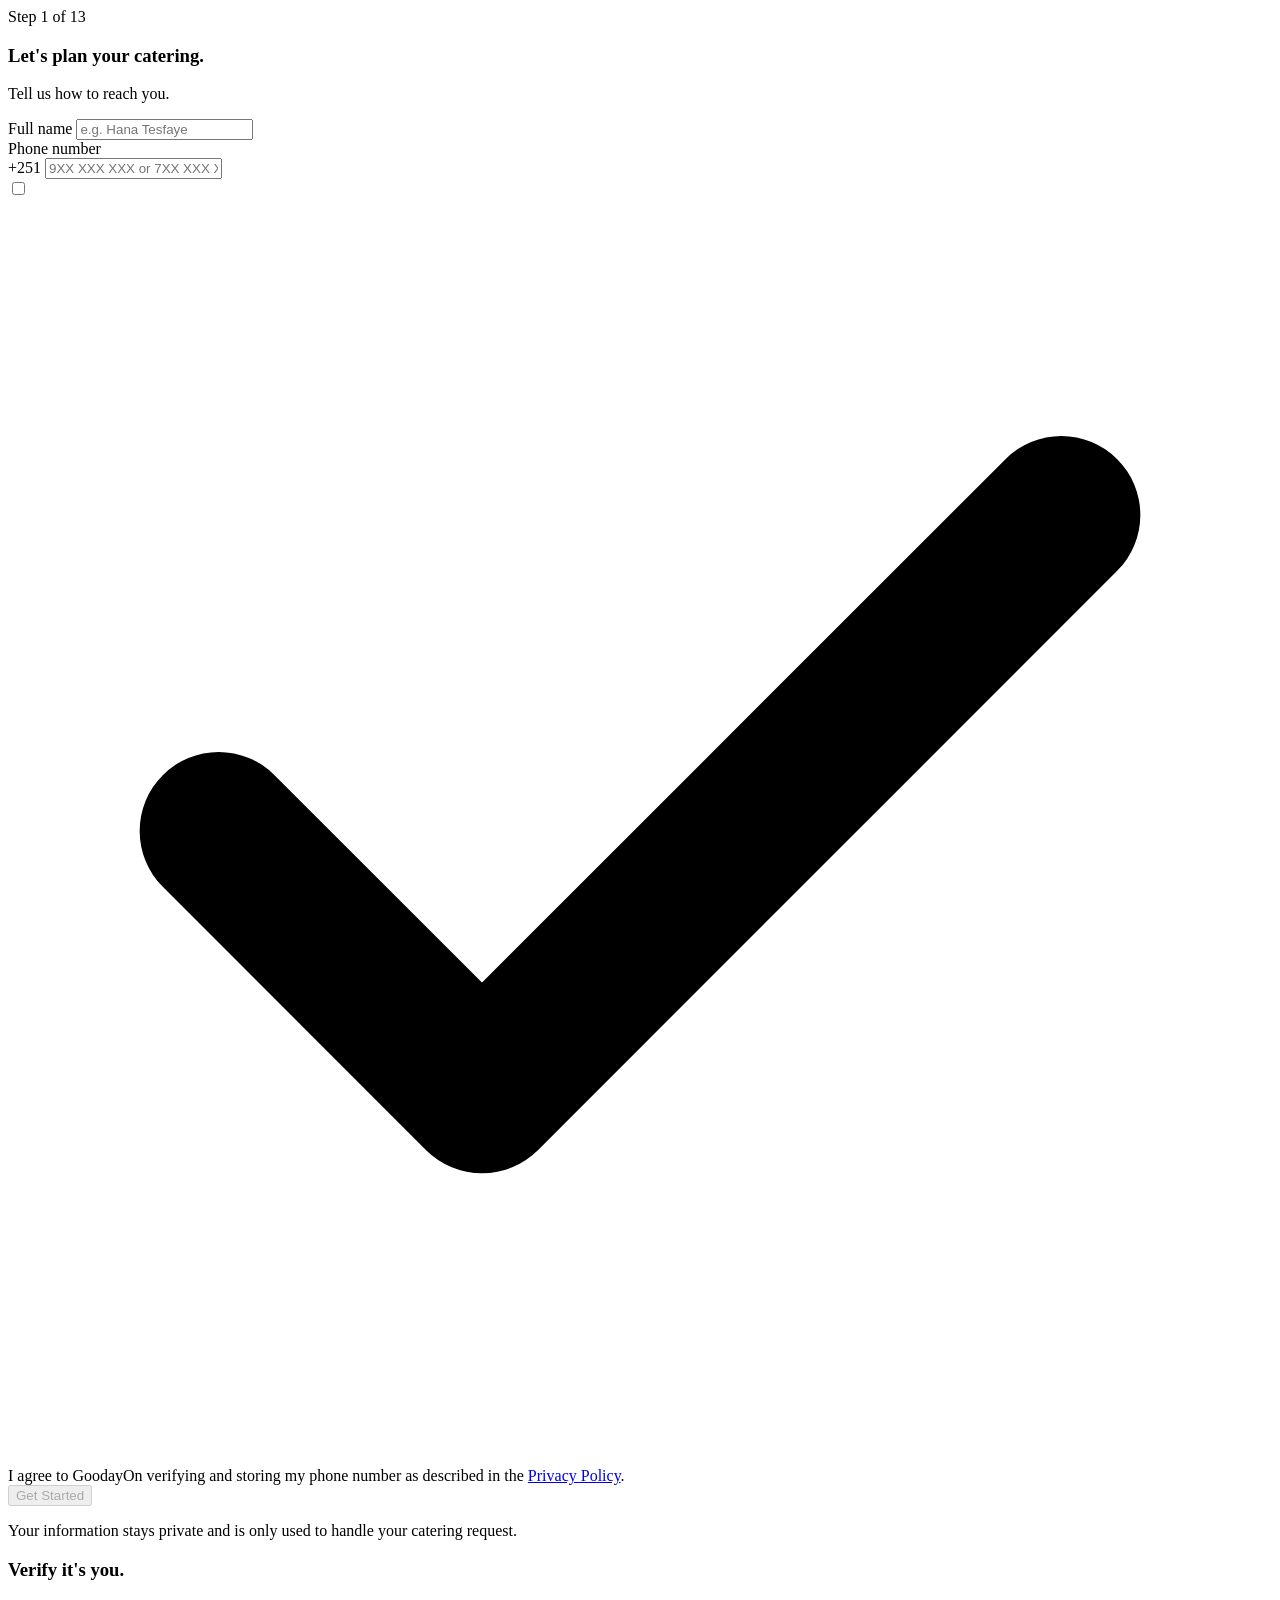
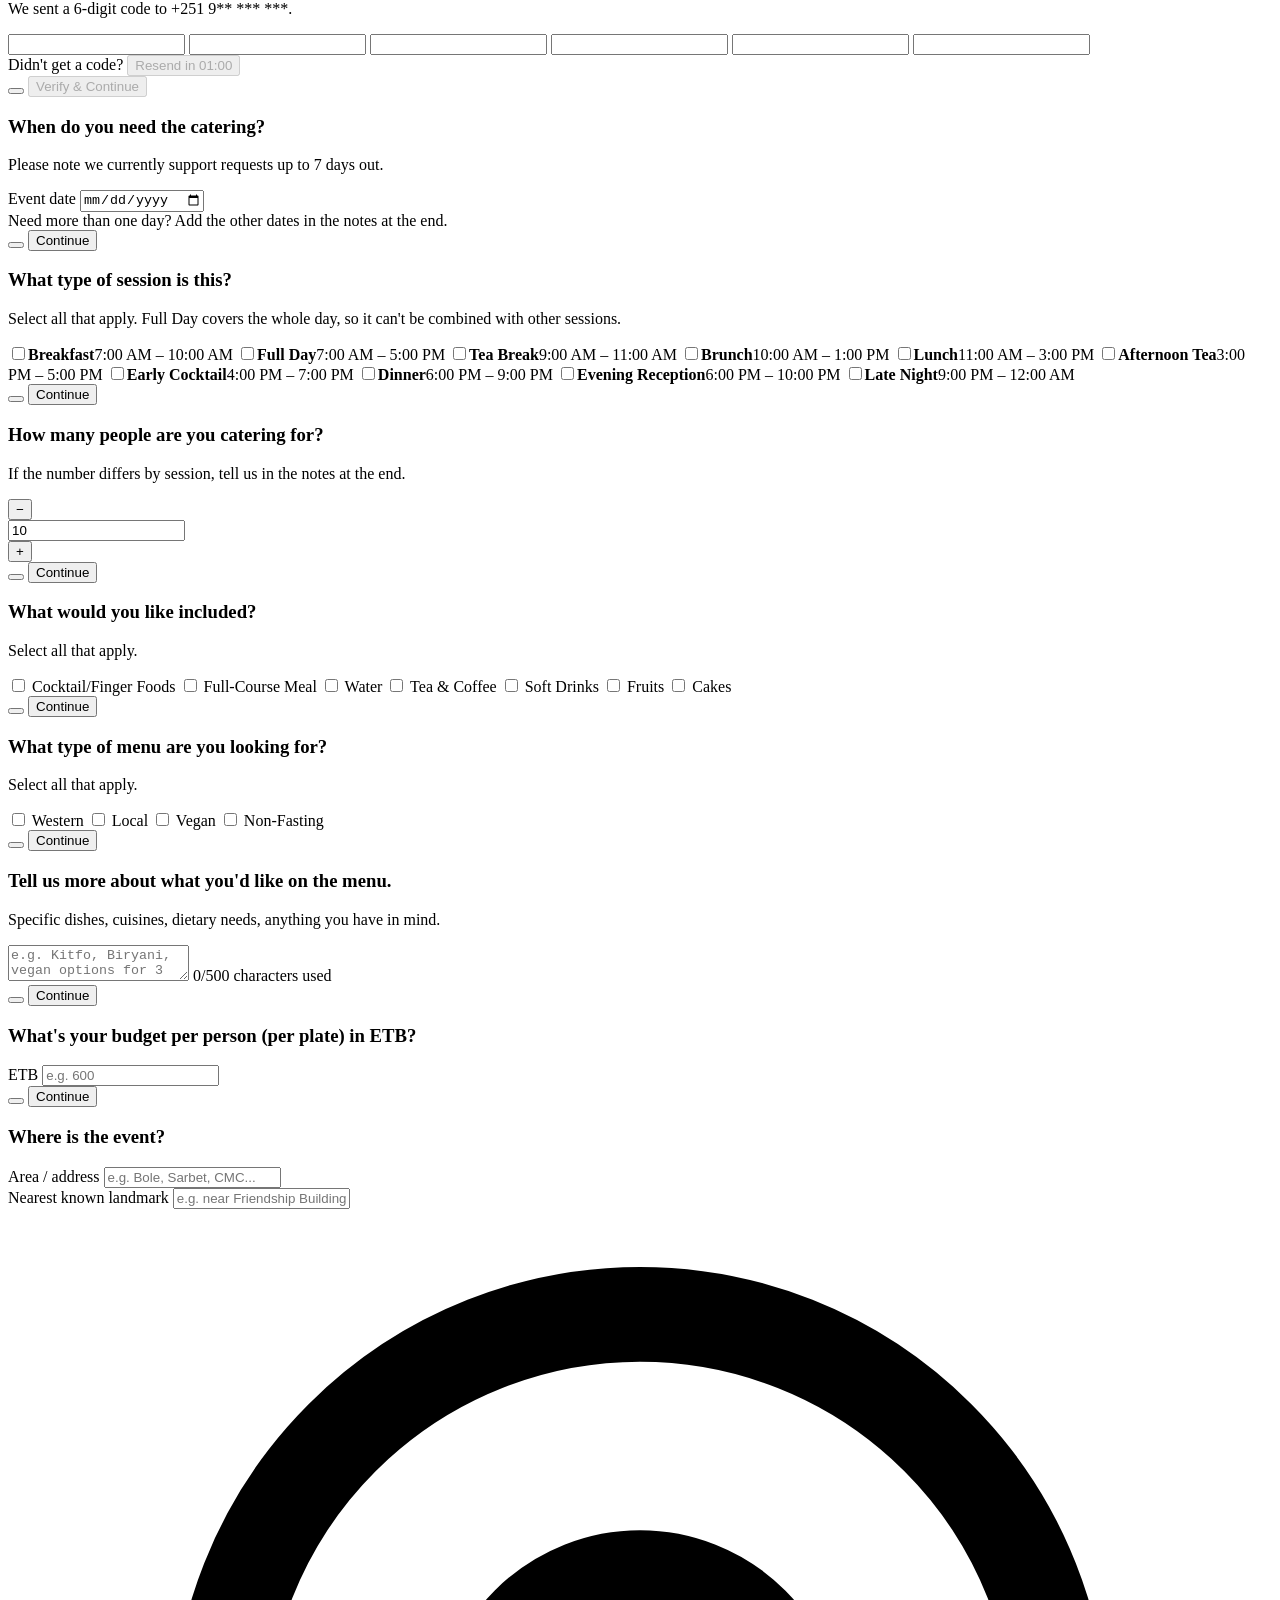
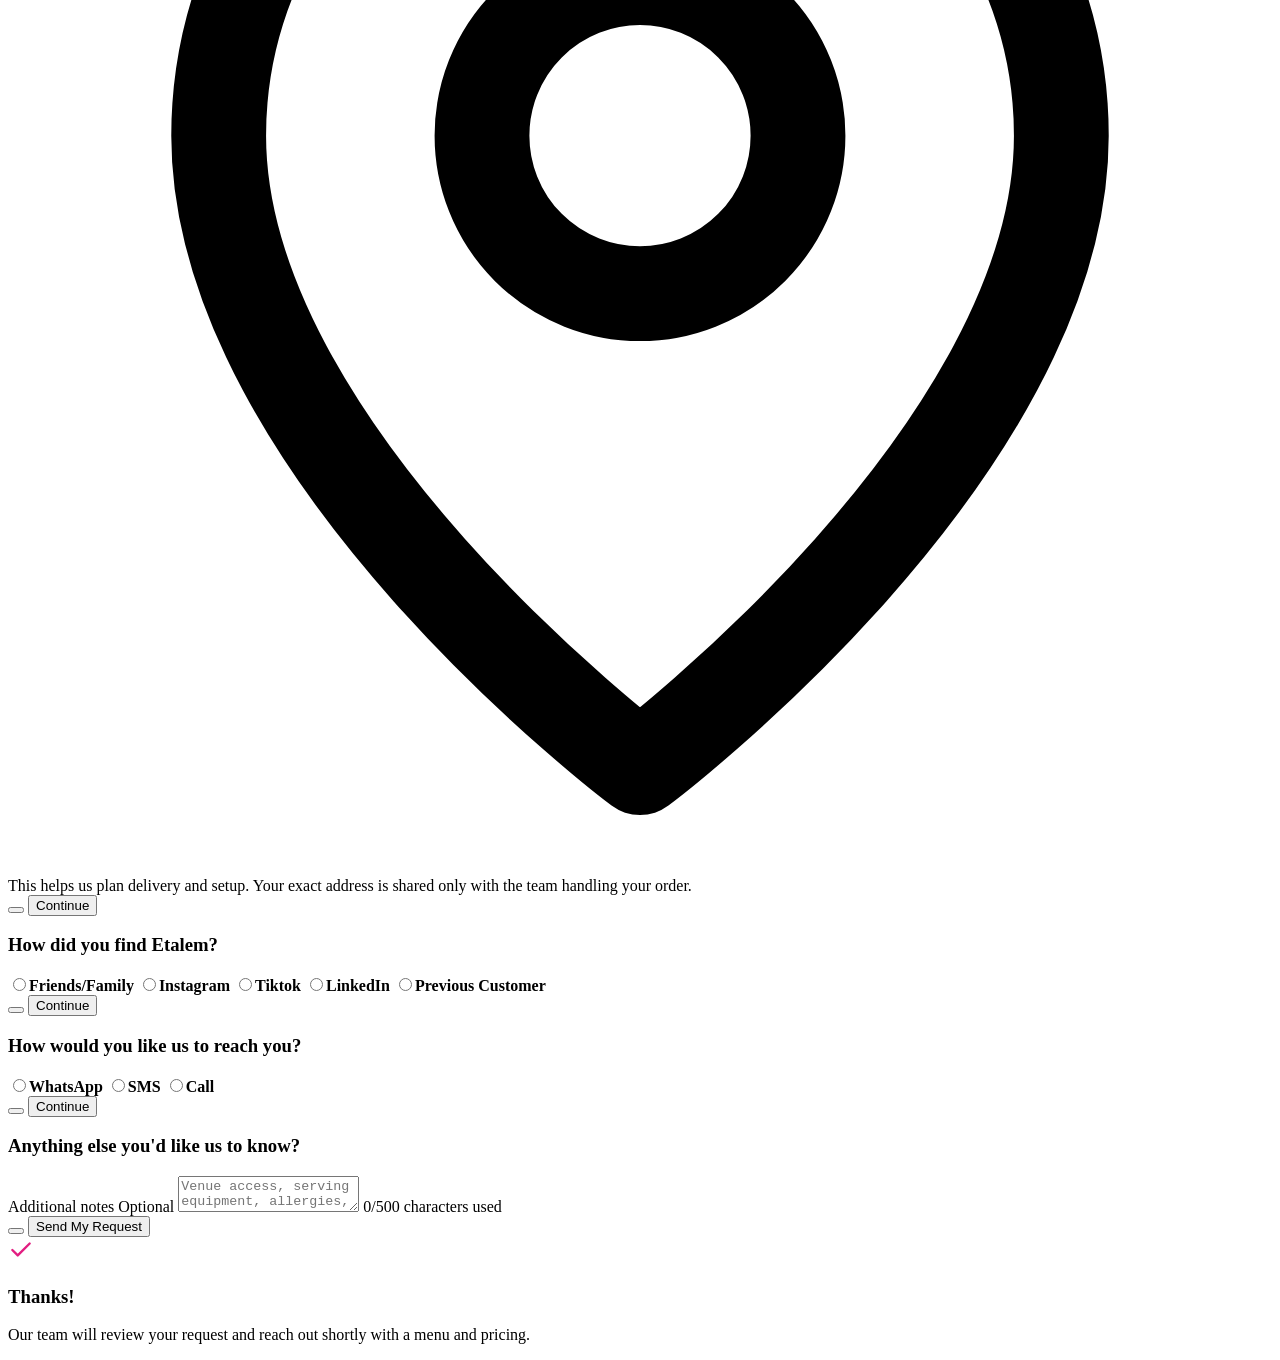
==== index.html @ 2692a9bf "Update index.html" ====
<!DOCTYPE html>
<html lang="en">
<head>
  <meta charset="utf-8" />
  <meta name="viewport" content="width=device-width, initial-scale=1" />
  <title>Etalem Catering Request</title>
  <link href="https://fonts.googleapis.com/css2?family=Poppins:wght@500;700;800&display=swap" rel="stylesheet" />
   <script src="form.js"></script>
</head>
<body>

<!-- CATERING REQUEST WIZARD — 13 steps: contact, OTP, then 11 catering steps, then confirmation -->
<div class="etl-request-card" id="etlCateringCard">
  <div id="etlFormWrap">
    <div class="etlw-progress-label" id="etlProgressLabel">Step 1 of 13</div>
    <div class="etlw-progress-track"><div class="etlw-progress-fill" id="etlProgressFill"></div></div>

    <form id="etlCateringForm" novalidate>

      <!-- 1. Contact -->
      <div class="etlw-step etlw-step-active" data-step="contact">
        <h3>Let's plan your catering.</h3>
        <p class="etlw-subtitle">Tell us how to reach you.</p>
        <div class="etl-form-group">
          <label for="fName">Full name</label>
          <input type="text" id="fName" name="name" placeholder="e.g. Hana Tesfaye" autocomplete="name" required />
        </div>
        <div class="etl-form-group">
          <label for="fPhone">Phone number</label>
          <div class="etlw-phone-row">
            <span class="etlw-phone-prefix">+251</span>
            <input type="tel" id="fPhone" name="phone" placeholder="9XX XXX XXX or 7XX XXX XXX" autocomplete="tel" inputmode="numeric" pattern="[79][0-9]{8}" required />
          </div>
        </div>
        <div class="etlw-consent-row">
          <label class="etlw-consent-check">
            <input type="checkbox" id="fConsent" name="privacyConsent" required />
            <span class="etlw-consent-box" aria-hidden="true">
              <svg viewBox="0 0 24 24" fill="none" stroke="currentColor" stroke-width="3" stroke-linecap="round" stroke-linejoin="round"><polyline points="20 6 9 17 4 12" /></svg>
            </span>
            <span class="etlw-consent-text">I agree to GoodayOn verifying and storing my phone number as described in the <a href="https://gooday.io/gooday-privacy-policy" target="_blank" rel="noopener">Privacy Policy</a>.</span>
          </label>
        </div>
        <div class="etlw-step-actions">
          <button type="button" class="etlw-continue" data-next disabled>Get Started</button>
        </div>
        <p class="etlw-footer-note">Your information stays private and is only used to handle your catering request.</p>
      </div>

      <!-- 2. OTP verification -->
      <div class="etlw-step" data-step="otp">
        <h3>Verify it's you.</h3>
        <p class="etlw-subtitle" id="etlOtpSubtitle">We sent a 6-digit code to +251 9** *** ***.</p>
        <div class="etlw-otp-row" id="etlOtpRow">
          <input type="text" inputmode="numeric" pattern="[0-9]*" maxlength="1" class="etlw-otp-input" autocomplete="one-time-code" aria-label="Digit 1" />
          <input type="text" inputmode="numeric" pattern="[0-9]*" maxlength="1" class="etlw-otp-input" aria-label="Digit 2" />
          <input type="text" inputmode="numeric" pattern="[0-9]*" maxlength="1" class="etlw-otp-input" aria-label="Digit 3" />
          <input type="text" inputmode="numeric" pattern="[0-9]*" maxlength="1" class="etlw-otp-input" aria-label="Digit 4" />
          <input type="text" inputmode="numeric" pattern="[0-9]*" maxlength="1" class="etlw-otp-input" aria-label="Digit 5" />
          <input type="text" inputmode="numeric" pattern="[0-9]*" maxlength="1" class="etlw-otp-input" aria-label="Digit 6" />
        </div>
        <div class="etlw-otp-resend">
          Didn't get a code?
          <button type="button" class="etlw-otp-resend-btn" id="etlOtpResendBtn" disabled>Resend in <span id="etlOtpCountdown">01:00</span></button>
        </div>
        <div class="etlw-step-actions">
          <button type="button" class="etlw-back" data-back aria-label="Go back"></button>
          <button type="button" class="etlw-continue" data-next disabled>Verify &amp; Continue</button>
        </div>
      </div>

      <!-- 3. Date -->
      <div class="etlw-step" data-step="date">
        <h3>When do you need the catering?</h3>
        <p class="etlw-subtitle">Please note we currently support requests up to 7 days out.</p>
        <div class="etl-form-group">
          <label for="fDate">Event date</label>
          <input type="date" id="fDate" name="date" />
        </div>
        <div class="etlw-note"><span>Need more than one day? Add the other dates in the notes at the end.</span></div>
        <div class="etlw-step-actions">
          <button type="button" class="etlw-back" data-back aria-label="Go back"></button>
          <button type="button" class="etlw-continue" data-next>Continue</button>
        </div>
      </div>

      <!-- 4. Session type (multi-select, Full Day exclusive) -->
      <div class="etlw-step" data-step="session">
        <h3>What type of session is this?</h3>
        <p class="etlw-subtitle">Select all that apply. Full Day covers the whole day, so it can't be combined with other sessions.</p>
        <div class="etlw-option-list" data-group="sessionType">
          <label class="etlw-option-card"><input type="checkbox" name="sessionType" value="Breakfast" /><b>Breakfast</b><span>7:00 AM – 10:00 AM</span></label>
          <label class="etlw-option-card"><input type="checkbox" name="sessionType" value="Full Day" /><b>Full Day</b><span>7:00 AM – 5:00 PM</span></label>
          <label class="etlw-option-card"><input type="checkbox" name="sessionType" value="Tea Break" /><b>Tea Break</b><span>9:00 AM – 11:00 AM</span></label>
          <label class="etlw-option-card"><input type="checkbox" name="sessionType" value="Brunch" /><b>Brunch</b><span>10:00 AM – 1:00 PM</span></label>
          <label class="etlw-option-card"><input type="checkbox" name="sessionType" value="Lunch" /><b>Lunch</b><span>11:00 AM – 3:00 PM</span></label>
          <label class="etlw-option-card"><input type="checkbox" name="sessionType" value="Afternoon Tea" /><b>Afternoon Tea</b><span>3:00 PM – 5:00 PM</span></label>
          <label class="etlw-option-card"><input type="checkbox" name="sessionType" value="Early Cocktail" /><b>Early Cocktail</b><span>4:00 PM – 7:00 PM</span></label>
          <label class="etlw-option-card"><input type="checkbox" name="sessionType" value="Dinner" /><b>Dinner</b><span>6:00 PM – 9:00 PM</span></label>
          <label class="etlw-option-card"><input type="checkbox" name="sessionType" value="Evening Reception" /><b>Evening Reception</b><span>6:00 PM – 10:00 PM</span></label>
          <label class="etlw-option-card"><input type="checkbox" name="sessionType" value="Late Night" /><b>Late Night</b><span>9:00 PM – 12:00 AM</span></label>
        </div>
        <div class="etlw-step-actions">
          <button type="button" class="etlw-back" data-back aria-label="Go back"></button>
          <button type="button" class="etlw-continue" data-next>Continue</button>
        </div>
      </div>

      <!-- 5. Headcount -->
      <div class="etlw-step" data-step="guests">
        <h3>How many people are you catering for?</h3>
        <p class="etlw-subtitle">If the number differs by session, tell us in the notes at the end.</p>
        <div class="etlw-stepper">
          <button type="button" class="etlw-stepper-btn" data-dir="-1" aria-label="Fewer">&minus;</button>
          <div class="etl-form-group"><input type="number" id="fGuests" name="guests" min="1" value="10" inputmode="numeric" aria-label="Number of people" /></div>
          <button type="button" class="etlw-stepper-btn" data-dir="1" aria-label="More">+</button>
        </div>
        <div class="etlw-step-actions">
          <button type="button" class="etlw-back" data-back aria-label="Go back"></button>
          <button type="button" class="etlw-continue" data-next>Continue</button>
        </div>
      </div>

      <!-- 6. What's included -->
      <div class="etlw-step" data-step="includes">
        <h3>What would you like included?</h3>
        <p class="etlw-subtitle">Select all that apply.</p>
        <div class="etl-checkbox-group" data-group="cateringMenuSelection">
          <label class="etl-checkbox-option"><input type="checkbox" name="cateringMenuSelection" value="Cocktail/Finger Foods" /> Cocktail/Finger Foods</label>
          <label class="etl-checkbox-option"><input type="checkbox" name="cateringMenuSelection" value="Full-Course Meal" /> Full-Course Meal</label>
          <label class="etl-checkbox-option"><input type="checkbox" name="cateringMenuSelection" value="Water" /> Water</label>
          <label class="etl-checkbox-option"><input type="checkbox" name="cateringMenuSelection" value="Tea &amp; Coffee" /> Tea &amp; Coffee</label>
          <label class="etl-checkbox-option"><input type="checkbox" name="cateringMenuSelection" value="Soft Drinks" /> Soft Drinks</label>
          <label class="etl-checkbox-option"><input type="checkbox" name="cateringMenuSelection" value="Fruits" /> Fruits</label>
          <label class="etl-checkbox-option"><input type="checkbox" name="cateringMenuSelection" value="Cakes" /> Cakes</label>
        </div>
        <div class="etlw-step-actions">
          <button type="button" class="etlw-back" data-back aria-label="Go back"></button>
          <button type="button" class="etlw-continue" data-next>Continue</button>
        </div>
      </div>

      <!-- 7. Menu type (multi-select) -->
      <div class="etlw-step" data-step="menuType">
        <h3>What type of menu are you looking for?</h3>
        <p class="etlw-subtitle">Select all that apply.</p>
        <div class="etl-checkbox-group" data-group="cuisineType">
          <label class="etl-checkbox-option"><input type="checkbox" name="cuisineType" value="Western" /> Western</label>
          <label class="etl-checkbox-option"><input type="checkbox" name="cuisineType" value="Local" /> Local</label>
          <label class="etl-checkbox-option"><input type="checkbox" name="cuisineType" value="Vegan" /> Vegan</label>
          <label class="etl-checkbox-option"><input type="checkbox" name="cuisineType" value="Non-Fasting" /> Non-Fasting</label>
        </div>
        <div class="etlw-step-actions">
          <button type="button" class="etlw-back" data-back aria-label="Go back"></button>
          <button type="button" class="etlw-continue" data-next>Continue</button>
        </div>
      </div>

      <!-- 8. Menu details -->
      <div class="etlw-step" data-step="menuDetails">
        <h3>Tell us more about what you'd like on the menu.</h3>
        <p class="etlw-subtitle">Specific dishes, cuisines, dietary needs, anything you have in mind.</p>
        <div class="etl-form-group">
          <textarea id="fMenu" name="menuDetails" maxlength="500" placeholder="e.g. Kitfo, Biryani, vegan options for 3 guests, no shellfish" aria-label="Menu details"></textarea>
          <span class="etl-char-count" id="fMenuCount">0/500 characters used</span>
        </div>
        <div class="etlw-step-actions">
          <button type="button" class="etlw-back" data-back aria-label="Go back"></button>
          <button type="button" class="etlw-continue" data-next>Continue</button>
        </div>
      </div>

      <!-- 9. Budget -->
      <div class="etlw-step" data-step="budget">
        <h3>What's your budget per person (per plate) in ETB?</h3>
        <div class="etl-form-group">
          <div class="etlw-price-row">
            <span class="etlw-phone-prefix">ETB</span>
            <input type="number" id="fBudget" name="employerBudget" min="1" inputmode="numeric" placeholder="e.g. 600" aria-label="Budget per person in ETB" />
          </div>
        </div>
        <div class="etlw-step-actions">
          <button type="button" class="etlw-back" data-back aria-label="Go back"></button>
          <button type="button" class="etlw-continue" data-next>Continue</button>
        </div>
      </div>

      <!-- 10. Location + mandatory landmark -->
      <div class="etlw-step" data-step="location">
        <h3>Where is the event?</h3>
        <div class="etl-form-group">
          <label for="fLocation">Area / address</label>
          <input type="text" id="fLocation" name="location" placeholder="e.g. Bole, Sarbet, CMC..." autocomplete="address-level2" />
        </div>
        <div class="etl-form-group">
          <label for="fLandmark">Nearest known landmark</label>
          <input type="text" id="fLandmark" name="landmark" placeholder="e.g. near Friendship Building..." />
        </div>
        <div class="etlw-note">
          <svg viewBox="0 0 24 24" fill="none" stroke="currentColor" stroke-width="1.8" stroke-linecap="round" stroke-linejoin="round"><path d="M20 10c0 6-8 12-8 12s-8-6-8-12a8 8 0 0 1 16 0z" /><circle cx="12" cy="10" r="3" /></svg>
          <span>This helps us plan delivery and setup. Your exact address is shared only with the team handling your order.</span>
        </div>
        <div class="etlw-step-actions">
          <button type="button" class="etlw-back" data-back aria-label="Go back"></button>
          <button type="button" class="etlw-continue" data-next>Continue</button>
        </div>
      </div>

      <!-- 11. Marketing channel -->
      <div class="etlw-step" data-step="channel">
        <h3>How did you find Etalem?</h3>
        <div class="etlw-option-list" data-group="marketingChannel">
          <label class="etlw-option-card"><input type="radio" name="marketingChannel" value="Friends/Family" /><b>Friends/Family</b></label>
          <label class="etlw-option-card"><input type="radio" name="marketingChannel" value="Instagram" /><b>Instagram</b></label>
          <label class="etlw-option-card"><input type="radio" name="marketingChannel" value="Tiktok" /><b>Tiktok</b></label>
          <label class="etlw-option-card"><input type="radio" name="marketingChannel" value="LinkedIn" /><b>LinkedIn</b></label>
          <label class="etlw-option-card"><input type="radio" name="marketingChannel" value="Previous Customer" /><b>Previous Customer</b></label>
        </div>
        <div class="etlw-step-actions">
          <button type="button" class="etlw-back" data-back aria-label="Go back"></button>
          <button type="button" class="etlw-continue" data-next>Continue</button>
        </div>
      </div>

      <!-- 12. Preferred communication -->
      <div class="etlw-step" data-step="comms">
        <h3>How would you like us to reach you?</h3>
        <div class="etlw-option-list" data-group="preferredCommunicationChannel">
          <label class="etlw-option-card"><input type="radio" name="preferredCommunicationChannel" value="WhatsApp" /><b>WhatsApp</b></label>
          <label class="etlw-option-card"><input type="radio" name="preferredCommunicationChannel" value="SMS" /><b>SMS</b></label>
          <label class="etlw-option-card"><input type="radio" name="preferredCommunicationChannel" value="Call" /><b>Call</b></label>
        </div>
        <div class="etlw-step-actions">
          <button type="button" class="etlw-back" data-back aria-label="Go back"></button>
          <button type="button" class="etlw-continue" data-next>Continue</button>
        </div>
      </div>

      <!-- 13. Notes + submit -->
      <div class="etlw-step" data-step="notes">
        <h3>Anything else you'd like us to know?</h3>
        <div class="etl-form-group">
          <label for="fNotes">Additional notes <span class="etlw-optional-tag">Optional</span></label>
          <textarea id="fNotes" name="notes" maxlength="500" placeholder="Venue access, serving equipment, allergies, dates for a multi-day event, or any special requests..."></textarea>
          <span class="etl-char-count" id="fNotesCount">0/500 characters used</span>
        </div>
        <div class="etlw-step-actions">
          <button type="button" class="etlw-back" data-back aria-label="Go back"></button>
          <button type="submit" class="etlw-continue" id="etlSubmitBtn">Send My Request</button>
        </div>
      </div>
    </form>
  </div>

  <!-- Closing screen (no pricing shown) -->
  <div class="etlw-confirm" id="etlFormSuccess">
    <div class="etlw-confirm-icon">
      <svg width="26" height="26" viewBox="0 0 24 24" fill="none" stroke="#e21e81" stroke-width="2.2" stroke-linecap="round" stroke-linejoin="round"><polyline points="20 6 9 17 4 12" /></svg>
    </div>
    <h3>Thanks!</h3>
    <p>Our team will review your request and reach out shortly with a menu and pricing.</p>
  </div>
</div>

<script src="etalem-catering.js"></script>
</body>
</html>
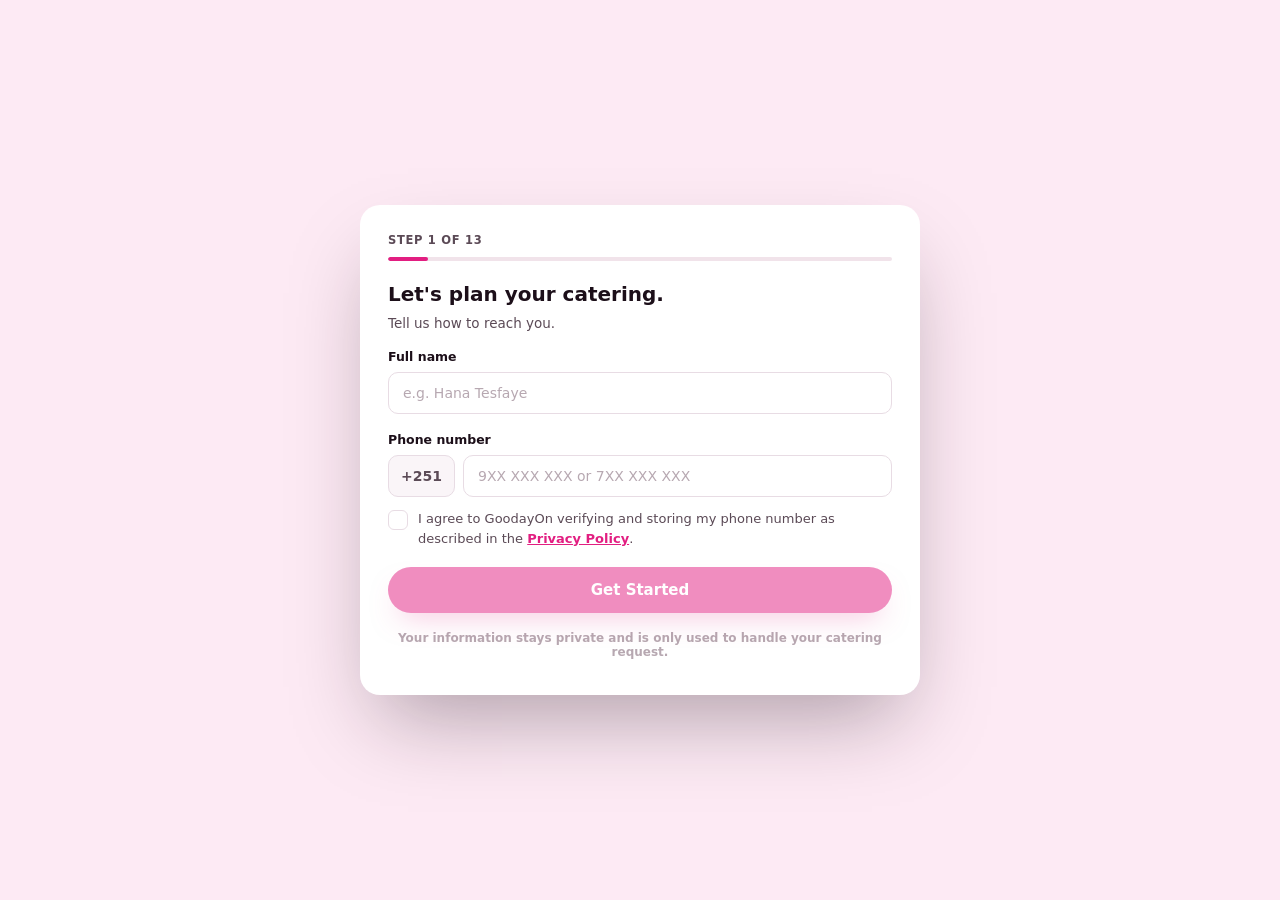
==== commit 3c6c684e: "Update index.html" ====
--- a/index.html
+++ b/index.html
@@ -5,7 +5,7 @@
   <meta name="viewport" content="width=device-width, initial-scale=1" />
   <title>Etalem Catering Request</title>
   <link href="https://fonts.googleapis.com/css2?family=Poppins:wght@500;700;800&display=swap" rel="stylesheet" />
-   <script src="form.js"></script>
+   <link rel="stylesheet" href="formc.css" />
 </head>
 <body>
 
--- a/formc.css
+++ b/formc.css
@@ -0,0 +1,183 @@
+
+:root {
+  --b: #e21e81;
+  --bd: #b6156a;
+  --bl: #ff5fa8;
+  --w: #ffffff;
+  --i: #1c0f19;
+  --is: #5b4a56;
+  --m: #fdeaf4;
+  --z: cubic-bezier(0.22, 1, 0.36, 1);
+}
+* { box-sizing: border-box; }
+body {
+  margin: 0;
+  font-family: Poppins, system-ui, sans-serif;
+  background: var(--m);
+  color: var(--i);
+  min-height: 100vh;
+  display: flex;
+  align-items: center;
+  justify-content: center;
+  padding: 24px;
+}
+button { font-family: inherit; border: 0; cursor: pointer; background: none; }
+
+/* Card */
+.etl-request-card {
+  width: min(560px, 100%);
+  background: var(--w);
+  border-radius: 20px;
+  padding: 28px 28px 36px;
+  box-shadow: 0 40px 80px -20px rgba(28, 15, 25, 0.35);
+}
+@media (max-width: 480px) { .etl-request-card { padding: 22px 18px 30px; } }
+
+/* Progress */
+.etlw-progress-label {
+  font-size: 11.5px; font-weight: 800; letter-spacing: 0.06em;
+  text-transform: uppercase; color: var(--is); margin-bottom: 10px;
+}
+.etlw-progress-track { height: 4px; border-radius: 4px; background: #f1e3ea; overflow: hidden; margin-bottom: 20px; }
+.etlw-progress-fill { height: 100%; width: 8%; background: var(--b); border-radius: 4px; transition: width 0.35s var(--z); }
+
+/* Steps */
+.etlw-step { display: none; flex-direction: column; gap: 18px; }
+.etlw-step.etlw-step-active { display: flex; }
+.etlw-step h3 { margin: 0; font-size: 20px; font-weight: 800; line-height: 1.3; }
+.etlw-subtitle { margin: -10px 0 0; font-size: 13.5px; color: var(--is); font-weight: 500; }
+.etlw-footer-note { margin: 0; font-size: 12px; color: #b7a8b1; font-weight: 600; text-align: center; }
+
+/* Form fields */
+.etl-form-group { display: flex; flex-direction: column; gap: 8px; }
+.etl-form-group label { font-size: 12.5px; font-weight: 600; }
+.etl-form-group input,
+.etl-form-group textarea {
+  width: 100%; font-family: inherit; font-size: 14px; color: var(--i);
+  padding: 12px 14px; border: 1.5px solid #e8dce4; border-radius: 10px; background: #fff;
+  transition: border-color 0.2s var(--z), box-shadow 0.2s var(--z);
+}
+.etl-form-group input:focus,
+.etl-form-group textarea:focus { outline: 0; border-color: var(--b); box-shadow: 0 0 0 3px rgba(226, 30, 129, 0.14); }
+.etl-form-group input::placeholder,
+.etl-form-group textarea::placeholder { color: #b7a8b1; }
+.etl-form-group textarea { min-height: 110px; resize: vertical; }
+.etl-char-count { font-size: 11.5px; font-weight: 700; color: var(--b); align-self: flex-end; }
+.etlw-optional-tag {
+  display: inline-block; margin-left: 6px; padding: 2px 8px; border-radius: 999px;
+  background: #f4e9ef; color: var(--is); font-size: 10.5px; font-weight: 700;
+  letter-spacing: 0.03em; text-transform: uppercase; vertical-align: middle;
+}
+
+/* Phone / currency prefix rows */
+.etlw-phone-row, .etlw-price-row { display: flex; gap: 8px; }
+.etlw-phone-row input, .etlw-price-row input { flex: 1 1 auto; }
+.etlw-phone-prefix {
+  flex: 0 0 auto; display: flex; align-items: center; padding: 12px;
+  border: 1.5px solid #e8dce4; border-radius: 10px; font-size: 14px;
+  font-weight: 700; color: var(--is); background: #faf5f8;
+}
+
+/* Privacy consent */
+.etlw-consent-row { margin-top: -6px; }
+.etlw-consent-check { display: flex; align-items: flex-start; gap: 10px; cursor: pointer; }
+.etlw-consent-check input { position: absolute; opacity: 0; width: 0; height: 0; }
+.etlw-consent-box {
+  width: 20px; height: 20px; border-radius: 6px; border: 1.5px solid #e8dce4; background: #fff;
+  display: flex; align-items: center; justify-content: center; flex-shrink: 0; margin-top: 1px; color: #fff;
+  transition: background 0.2s var(--z), border-color 0.2s var(--z);
+}
+.etlw-consent-box svg { width: 13px; height: 13px; opacity: 0; transition: opacity 0.15s var(--z); }
+.etlw-consent-check input:checked + .etlw-consent-box { background: var(--b); border-color: var(--b); }
+.etlw-consent-check input:checked + .etlw-consent-box svg { opacity: 1; }
+.etlw-consent-check input:focus-visible + .etlw-consent-box { box-shadow: 0 0 0 3px rgba(226, 30, 129, 0.25); }
+.etlw-consent-text { font-size: 13px; line-height: 1.55; color: var(--is); font-weight: 500; }
+.etlw-consent-text a { color: var(--b); font-weight: 700; text-decoration: underline; }
+
+/* OTP */
+.etlw-otp-row { display: flex; gap: 10px; justify-content: flex-start; flex-wrap: wrap; }
+.etlw-otp-input {
+  width: 100%; aspect-ratio: 1 / 1; max-width: 46px; text-align: center; font-family: inherit;
+  font-size: 20px; font-weight: 700; color: var(--i); border: 1.5px solid #e8dce4;
+  border-radius: 12px; background: #faf5f8;
+  transition: border-color 0.2s var(--z), box-shadow 0.2s var(--z), background 0.2s var(--z);
+}
+.etlw-otp-input:focus { outline: 0; border-color: var(--b); background: #fff; box-shadow: 0 0 0 3px rgba(226, 30, 129, 0.14); }
+.etlw-otp-input.etl-otp-filled { border-color: var(--bl); background: #fff; }
+.etlw-otp-resend { font-size: 13px; font-weight: 600; color: var(--is); }
+.etlw-otp-resend-btn { font-weight: 800; font-size: 13px; color: var(--b); padding: 0; margin-left: 4px; display: inline; }
+.etlw-otp-resend-btn:disabled { color: var(--is); cursor: not-allowed; opacity: 0.75; }
+@media (max-width: 420px) {
+  .etlw-otp-input { max-width: 40px; font-size: 18px; }
+  .etlw-otp-row { gap: 8px; }
+}
+
+/* Option cards (radio + checkbox) */
+.etlw-option-list { display: flex; flex-direction: column; gap: 10px; }
+.etlw-option-card {
+  position: relative; display: flex; flex-direction: column; gap: 2px; padding: 13px 16px;
+  border: 1.5px solid #e8dce4; border-radius: 12px; cursor: pointer;
+  transition: border-color 0.2s var(--z), background 0.2s var(--z);
+}
+.etlw-option-card input { position: absolute; opacity: 0; width: 0; height: 0; }
+.etlw-option-card:has(input:checked) { border-color: var(--b); background: var(--m); }
+.etlw-option-card:has(input:focus-visible) { box-shadow: 0 0 0 3px rgba(226, 30, 129, 0.25); }
+.etlw-option-card b { font-weight: 700; font-size: 14.5px; }
+.etlw-option-card:has(input:checked) b { color: var(--bd); }
+.etlw-option-card span { font-size: 12px; color: var(--is); }
+
+/* Pill checkboxes */
+.etl-checkbox-group { display: flex; flex-wrap: wrap; gap: 9px; }
+.etl-checkbox-option {
+  display: inline-flex; align-items: center; gap: 7px; font-size: 13px; font-weight: 600;
+  padding: 9px 13px; border: 1.5px solid #e8dce4; border-radius: 999px; cursor: pointer;
+  transition: border-color 0.2s var(--z), background 0.2s var(--z), color 0.2s var(--z);
+}
+.etl-checkbox-option input { margin: 0; accent-color: var(--b); cursor: pointer; }
+.etl-checkbox-option:has(input:checked) { border-color: var(--b); background: var(--m); color: var(--bd); }
+
+/* Number stepper */
+.etlw-stepper { display: flex; align-items: center; gap: 14px; }
+.etlw-stepper-btn {
+  width: 38px; height: 38px; border-radius: 50%; background: #f4e9ef; font-size: 19px;
+  font-weight: 700; line-height: 1; flex-shrink: 0; transition: background 0.2s var(--z), color 0.2s var(--z);
+}
+.etlw-stepper-btn:hover { background: var(--m); color: var(--b); }
+.etlw-stepper input { width: 80px; text-align: center; font-weight: 700; }
+
+/* Notes */
+.etlw-note {
+  display: flex; gap: 9px; align-items: flex-start; background: var(--m); border-radius: 12px;
+  padding: 12px 14px; font-size: 12.5px; color: var(--is); line-height: 1.55;
+}
+.etlw-note svg { width: 16px; height: 16px; color: var(--b); flex-shrink: 0; margin-top: 1px; }
+
+/* Buttons */
+.etlw-step-actions { display: flex; align-items: center; gap: 12px; }
+.etlw-back {
+  width: 48px; height: 48px; border-radius: 50%; border: 1.5px solid #e8dce4; background: #fff; color: var(--i);
+  display: flex; align-items: center; justify-content: center; flex-shrink: 0;
+  transition: background 0.2s var(--z), color 0.2s var(--z), opacity 0.2s var(--z);
+}
+.etlw-back:hover { background: var(--m); color: var(--b); }
+.etlw-back:disabled { opacity: 0.4; cursor: not-allowed; pointer-events: none; }
+.etlw-back svg { width: 16px; height: 16px; }
+.etlw-continue {
+  flex: 1 1 auto; padding: 14px 20px; background: var(--b); color: #fff; font-weight: 700; font-size: 15px;
+  border-radius: 999px; box-shadow: 0 14px 28px -12px rgba(226, 30, 129, 0.55);
+  transition: background 0.25s var(--z), transform 0.2s var(--z), opacity 0.2s var(--z);
+}
+.etlw-continue:hover { background: var(--bd); transform: translateY(-1px); }
+.etlw-continue:disabled { opacity: 0.5; cursor: not-allowed; transform: none; }
+
+/* Inline errors */
+.etl-field-error { color: #d92a4c; font-size: 12px; font-weight: 700; line-height: 1.4; margin-top: 4px; }
+
+/* Confirmation */
+.etlw-confirm { display: none; text-align: center; padding: 6px 4px 4px; }
+.etlw-confirm-icon {
+  width: 56px; height: 56px; border-radius: 50%; background: var(--m);
+  display: flex; align-items: center; justify-content: center; margin: 0 auto 18px;
+}
+.etlw-confirm h3 { font-size: 20px; margin: 0 0 8px; }
+.etlw-confirm p { font-size: 14px; color: var(--is); max-width: 340px; margin: 0 auto; line-height: 1.6; }
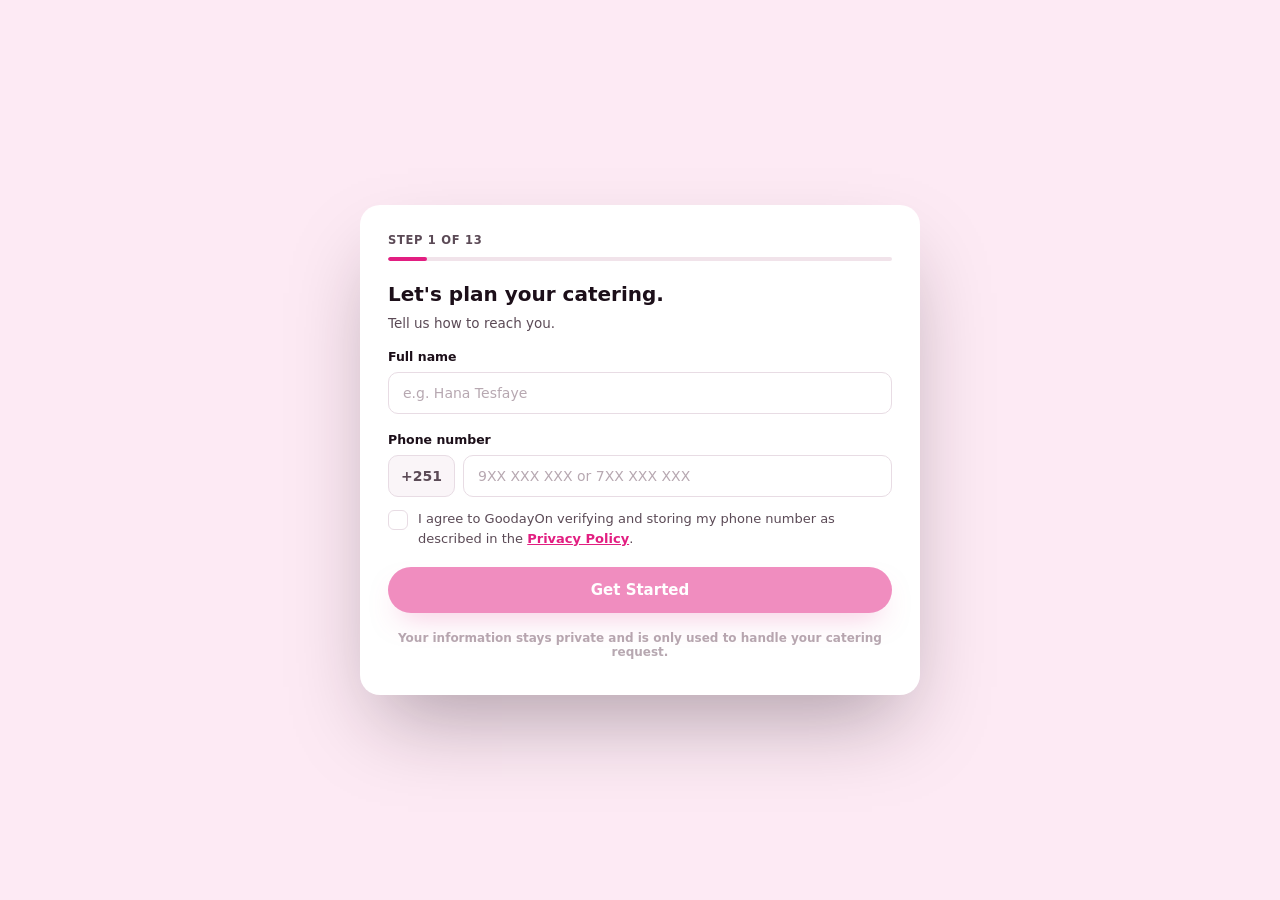
==== commit fee85f36: "Update print statement from 'Hello' to 'Goodbye'" ====
--- a/index.html
+++ b/index.html
@@ -262,6 +262,6 @@
   </div>
 </div>
 
-<script src="etalem-catering.js"></script>
+<script src="form.js"></script>
 </body>
 </html>
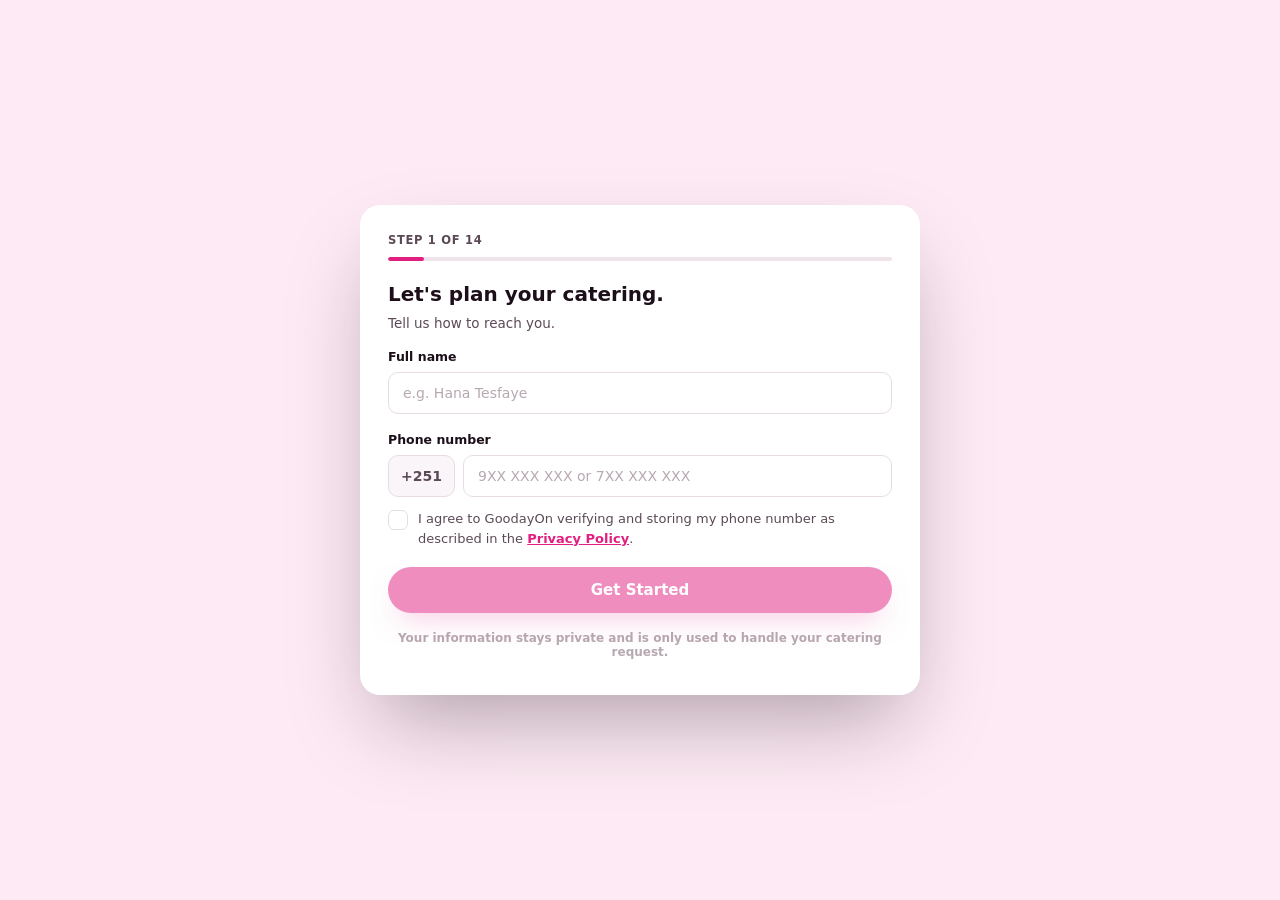
==== commit 482ca8c4: "Update index.html" ====
--- a/index.html
+++ b/index.html
@@ -9,10 +9,10 @@
 </head>
 <body>
 
-<!-- CATERING REQUEST WIZARD — 13 steps: contact, OTP, then 11 catering steps, then confirmation -->
+<!-- CATERING REQUEST WIZARD — 14 steps (13 when Full Day is chosen): contact, OTP, then catering steps, then confirmation -->
 <div class="etl-request-card" id="etlCateringCard">
   <div id="etlFormWrap">
-    <div class="etlw-progress-label" id="etlProgressLabel">Step 1 of 13</div>
+    <div class="etlw-progress-label" id="etlProgressLabel">Step 1 of 14</div>
     <div class="etlw-progress-track"><div class="etlw-progress-fill" id="etlProgressFill"></div></div>
 
     <form id="etlCateringForm" novalidate>
@@ -84,28 +84,44 @@
         </div>
       </div>
 
-      <!-- 4. Session type (multi-select, Full Day exclusive) -->
-      <div class="etlw-step" data-step="session">
-        <h3>What type of session is this?</h3>
-        <p class="etlw-subtitle">Select all that apply. Full Day covers the whole day, so it can't be combined with other sessions.</p>
-        <div class="etlw-option-list" data-group="sessionType">
-          <label class="etlw-option-card"><input type="checkbox" name="sessionType" value="Breakfast" /><b>Breakfast</b><span>7:00 AM – 10:00 AM</span></label>
-          <label class="etlw-option-card"><input type="checkbox" name="sessionType" value="Full Day" /><b>Full Day</b><span>7:00 AM – 5:00 PM</span></label>
-          <label class="etlw-option-card"><input type="checkbox" name="sessionType" value="Tea Break" /><b>Tea Break</b><span>9:00 AM – 11:00 AM</span></label>
-          <label class="etlw-option-card"><input type="checkbox" name="sessionType" value="Brunch" /><b>Brunch</b><span>10:00 AM – 1:00 PM</span></label>
-          <label class="etlw-option-card"><input type="checkbox" name="sessionType" value="Lunch" /><b>Lunch</b><span>11:00 AM – 3:00 PM</span></label>
-          <label class="etlw-option-card"><input type="checkbox" name="sessionType" value="Afternoon Tea" /><b>Afternoon Tea</b><span>3:00 PM – 5:00 PM</span></label>
-          <label class="etlw-option-card"><input type="checkbox" name="sessionType" value="Early Cocktail" /><b>Early Cocktail</b><span>4:00 PM – 7:00 PM</span></label>
-          <label class="etlw-option-card"><input type="checkbox" name="sessionType" value="Dinner" /><b>Dinner</b><span>6:00 PM – 9:00 PM</span></label>
-          <label class="etlw-option-card"><input type="checkbox" name="sessionType" value="Evening Reception" /><b>Evening Reception</b><span>6:00 PM – 10:00 PM</span></label>
-          <label class="etlw-option-card"><input type="checkbox" name="sessionType" value="Late Night" /><b>Late Night</b><span>9:00 PM – 12:00 AM</span></label>
-        </div>
-        <div class="etlw-step-actions">
-          <button type="button" class="etlw-back" data-back aria-label="Go back"></button>
-          <button type="button" class="etlw-continue" data-next>Continue</button>
-        </div>
-      </div>
-
+      <!-- 4. Day period (single select) -->
+<div class="etlw-step" data-step="period">
+  <h3>Which part of the day do you need?</h3>
+  <p class="etlw-subtitle">Choose the suitable time for your catering service.</p>
+  <div class="etlw-option-list" data-group="dayPeriod">
+    <label class="etlw-option-card"><input type="radio" name="dayPeriod" value="Full Day" /><b>Full Day</b><span>7:00 AM – 5:00 PM</span></label>
+    <label class="etlw-option-card"><input type="radio" name="dayPeriod" value="Morning" /><b>Morning</b><span>7:00 AM – 1:00 PM</span></label>
+    <label class="etlw-option-card"><input type="radio" name="dayPeriod" value="Afternoon" /><b>Afternoon</b><span>11:00 AM – 5:00 PM</span></label>
+    <label class="etlw-option-card"><input type="radio" name="dayPeriod" value="Evening" /><b>Evening</b><span>4:00 PM – midnight</span></label>
+  </div>
+  <div class="etlw-step-actions">
+    <button type="button" class="etlw-back" data-back aria-label="Go back"></button>
+    <button type="button" class="etlw-continue" data-next>Continue</button>
+  </div>
+</div>
+
+<!-- 4b. Specific session (single select, filtered by period) -->
+<div class="etlw-step" data-step="session">
+  <h3 id="etlSessionTitle">Which session do you need?</h3>
+  <p class="etlw-subtitle">Choose the session that suits your catering service best.</p>
+  <div class="etlw-option-list" data-group="sessionType">
+    <label class="etlw-option-card" data-period="Morning"><input type="radio" name="sessionType" value="Breakfast" /><b>Breakfast</b><span>7:00 – 10:00 AM</span></label>
+    <label class="etlw-option-card" data-period="Morning"><input type="radio" name="sessionType" value="Tea Break" /><b>Tea Break</b><span>9:00 – 11:00 AM</span></label>
+    <label class="etlw-option-card" data-period="Morning"><input type="radio" name="sessionType" value="Brunch" /><b>Brunch</b><span>10:00 AM – 1:00 PM</span></label>
+
+    <label class="etlw-option-card" data-period="Afternoon"><input type="radio" name="sessionType" value="Lunch" /><b>Lunch</b><span>11:00 AM – 3:00 PM</span></label>
+    <label class="etlw-option-card" data-period="Afternoon"><input type="radio" name="sessionType" value="Afternoon Tea" /><b>Afternoon Tea</b><span>3:00 – 5:00 PM</span></label>
+
+    <label class="etlw-option-card" data-period="Evening"><input type="radio" name="sessionType" value="Early Cocktail" /><b>Early Cocktail</b><span>4:00 – 7:00 PM</span></label>
+    <label class="etlw-option-card" data-period="Evening"><input type="radio" name="sessionType" value="Dinner" /><b>Dinner</b><span>6:00 – 9:00 PM</span></label>
+    <label class="etlw-option-card" data-period="Evening"><input type="radio" name="sessionType" value="Evening Reception" /><b>Evening Reception</b><span>6:00 – 10:00 PM</span></label>
+    <label class="etlw-option-card" data-period="Evening"><input type="radio" name="sessionType" value="Late Night" /><b>Late Night</b><span>9:00 PM – midnight</span></label>
+  </div>
+  <div class="etlw-step-actions">
+    <button type="button" class="etlw-back" data-back aria-label="Go back"></button>
+    <button type="button" class="etlw-continue" data-next>Continue</button>
+  </div>
+</div>
       <!-- 5. Headcount -->
       <div class="etlw-step" data-step="guests">
         <h3>How many people are you catering for?</h3>
@@ -258,7 +274,7 @@
       <svg width="26" height="26" viewBox="0 0 24 24" fill="none" stroke="#e21e81" stroke-width="2.2" stroke-linecap="round" stroke-linejoin="round"><polyline points="20 6 9 17 4 12" /></svg>
     </div>
     <h3>Thanks!</h3>
-    <p>Our team will review your request and reach out shortly with a menu and pricing.</p>
+    <p>Our team is putting together your personalized quote and will send it to you shortly.</p>
   </div>
 </div>
 
--- a/formc.css
+++ b/formc.css
@@ -122,6 +122,7 @@
 .etlw-option-card input { position: absolute; opacity: 0; width: 0; height: 0; }
 .etlw-option-card:has(input:checked) { border-color: var(--b); background: var(--m); }
 .etlw-option-card:has(input:focus-visible) { box-shadow: 0 0 0 3px rgba(226, 30, 129, 0.25); }
+.etlw-option-card[hidden] { display: none; }
 .etlw-option-card b { font-weight: 700; font-size: 14.5px; }
 .etlw-option-card:has(input:checked) b { color: var(--bd); }
 .etlw-option-card span { font-size: 12px; color: var(--is); }
